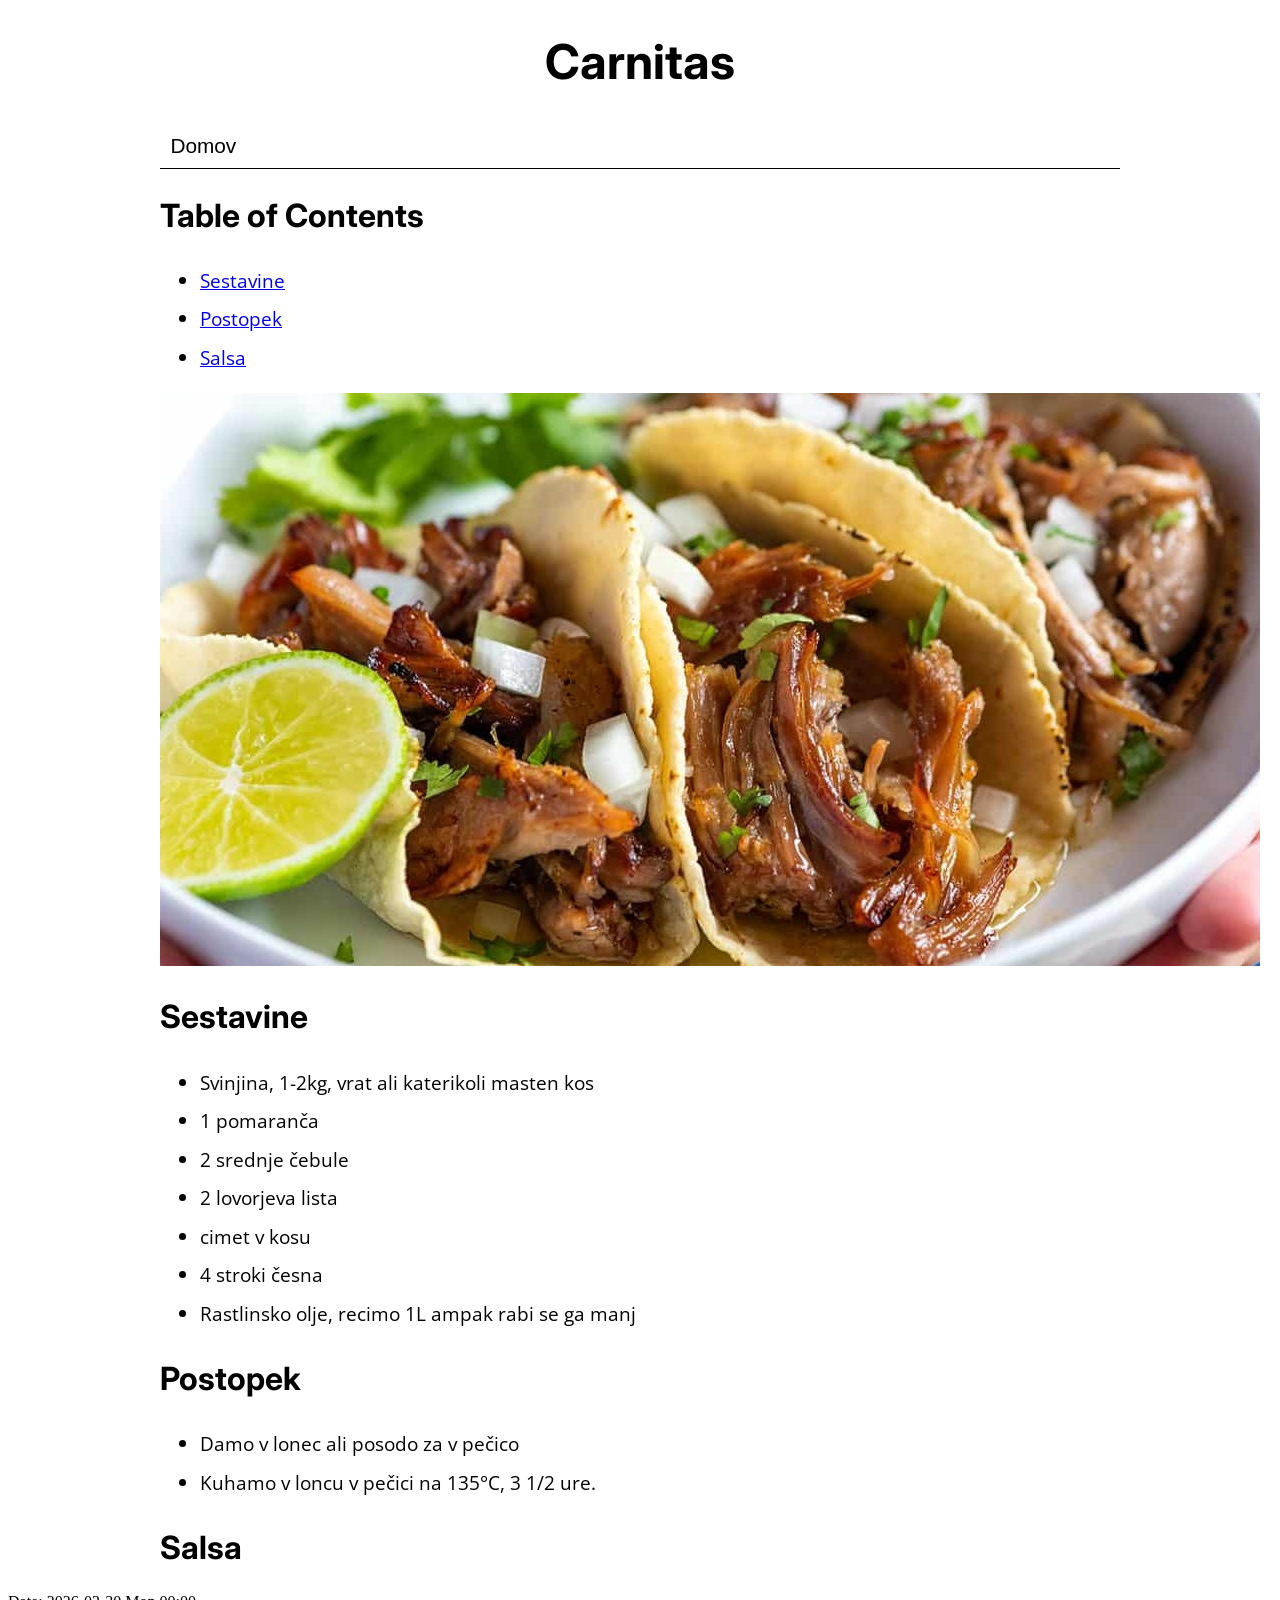
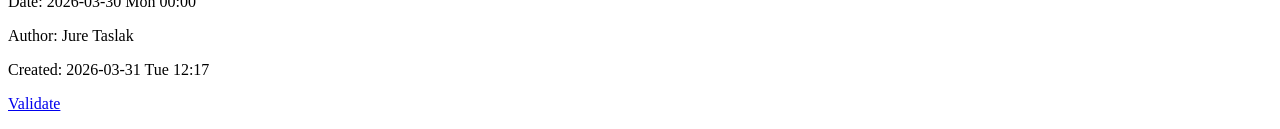
==== carnitas.html @ a5a2fc4a "first commit" ====
<?xml version="1.0" encoding="utf-8"?>
<!DOCTYPE html PUBLIC "-//W3C//DTD XHTML 1.0 Strict//EN"
"http://www.w3.org/TR/xhtml1/DTD/xhtml1-strict.dtd">
<html xmlns="http://www.w3.org/1999/xhtml" lang="en" xml:lang="en">
<head>
<!-- 2026-03-31 Tue 12:17 -->
<meta http-equiv="Content-Type" content="text/html;charset=utf-8" />
<meta name="viewport" content="width=device-width, initial-scale=1" />
<title>Carnitas</title>
<meta name="author" content="Jure Taslak" />
<meta name="generator" content="Org Mode" />

          <link rel="stylesheet" href="css/style.css">
          <link rel="preconnect" href="https://fonts.googleapis.com">
          <link rel="preconnect" href="https://fonts.gstatic.com" crossorigin>
          <link href="https://fonts.googleapis.com/css2?family=Inter:ital,opsz,wght@0,14..32,100..900;1,14..32,100..900&display=swap" rel="stylesheet">
          <link rel="preconnect" href="https://fonts.googleapis.com">
          <link rel="preconnect" href="https://fonts.gstatic.com" crossorigin>
          <link href="https://fonts.googleapis.com/css2?family=Inter:ital,opsz,wght@0,14..32,100..900;1,14..32,100..900&family=Open+Sans:ital,wght@0,300..800;1,300..800&display=swap" rel="stylesheet">
</head>
<body>
<div id="preamble" class="status">
<h1 class="title">Carnitas</h1>
  <nav>
    <a class="navitem" href="/index.html">Domov</a>
  </nav>
</div>
<div id="content" class="content">
<div id="table-of-contents" role="doc-toc">
<h2>Table of Contents</h2>
<div id="text-table-of-contents" role="doc-toc">
<ul>
<li><a href="#org7b3f0b2">Sestavine</a></li>
<li><a href="#org4cadda4">Postopek</a></li>
<li><a href="#orgb26c321">Salsa</a></li>
</ul>
</div>
</div>

<div id="org7effdfd" class="figure">
<p><img src="./images/carnitas-1.jpg" alt="carnitas-1.jpg" />
</p>
</div>
<div id="outline-container-org7b3f0b2" class="outline-2">
<h2 id="org7b3f0b2">Sestavine</h2>
<div class="outline-text-2" id="text-org7b3f0b2">
<ul class="org-ul">
<li>Svinjina, 1-2kg, vrat ali katerikoli masten kos</li>
<li>1 pomaranča</li>
<li>2 srednje čebule</li>
<li>2 lovorjeva lista</li>
<li>cimet v kosu</li>
<li>4 stroki česna</li>
<li>Rastlinsko olje, recimo 1L ampak rabi se ga manj</li>
</ul>
</div>
</div>
<div id="outline-container-org4cadda4" class="outline-2">
<h2 id="org4cadda4">Postopek</h2>
<div class="outline-text-2" id="text-org4cadda4">
<ul class="org-ul">
<li>Damo v lonec ali posodo za v pečico</li>
<li>Kuhamo v loncu v pečici na 135°C, 3 1/2 ure.</li>
</ul>
</div>
</div>
<div id="outline-container-orgb26c321" class="outline-2">
<h2 id="orgb26c321">Salsa</h2>
</div>
</div>
<div id="postamble" class="status">
<p class="date">Date: 2026-03-30 Mon 00:00</p>
<p class="author">Author: Jure Taslak</p>
<p class="date">Created: 2026-03-31 Tue 12:17</p>
<p class="validation"><a href="https://validator.w3.org/check?uri=referer">Validate</a></p>
</div>
</body>
</html>
---- css/style.css ----
#preamble {
    max-width: 60em;
    margin: auto;
    border-bottom: 1px solid black;
    nav {
        margin-top: 0.5em;
        display: flex;
        .navitem {
            padding: 0.5em;
            font-family: Calibri, Candara, Segoe, Segoe UI, Optima, Arial, sans-serif;
            font-size: 1.3em;
            color: black;
            text-decoration: none;
        }
        .navitem:hover {
            background-color: rgba(100, 148, 237, 0.3);
            color: blue;
        }
        .filler {
            flex-grow: 100;
        }
    }

}

#content {
    max-width: 60em;
    margin: auto;
    font-family: "Open Sans", Arial, sans-serif;

    ul {
        li {
            padding-top: 0.3em;
            padding-bottom: 0.3em;
            font-size: 1.2em;
        }
    }    
}


body {
    h1 {
        text-align: center;
        font-family: "Inter", Calibri, sans-serif;
        font-optical-sizing: auto;
        font-size: 3em;
    }

    h2 {
        font-family: "Inter", Calibri, sans-serif;
        font-optical-sizing: auto;
        font-size: 2em;        
    }
}
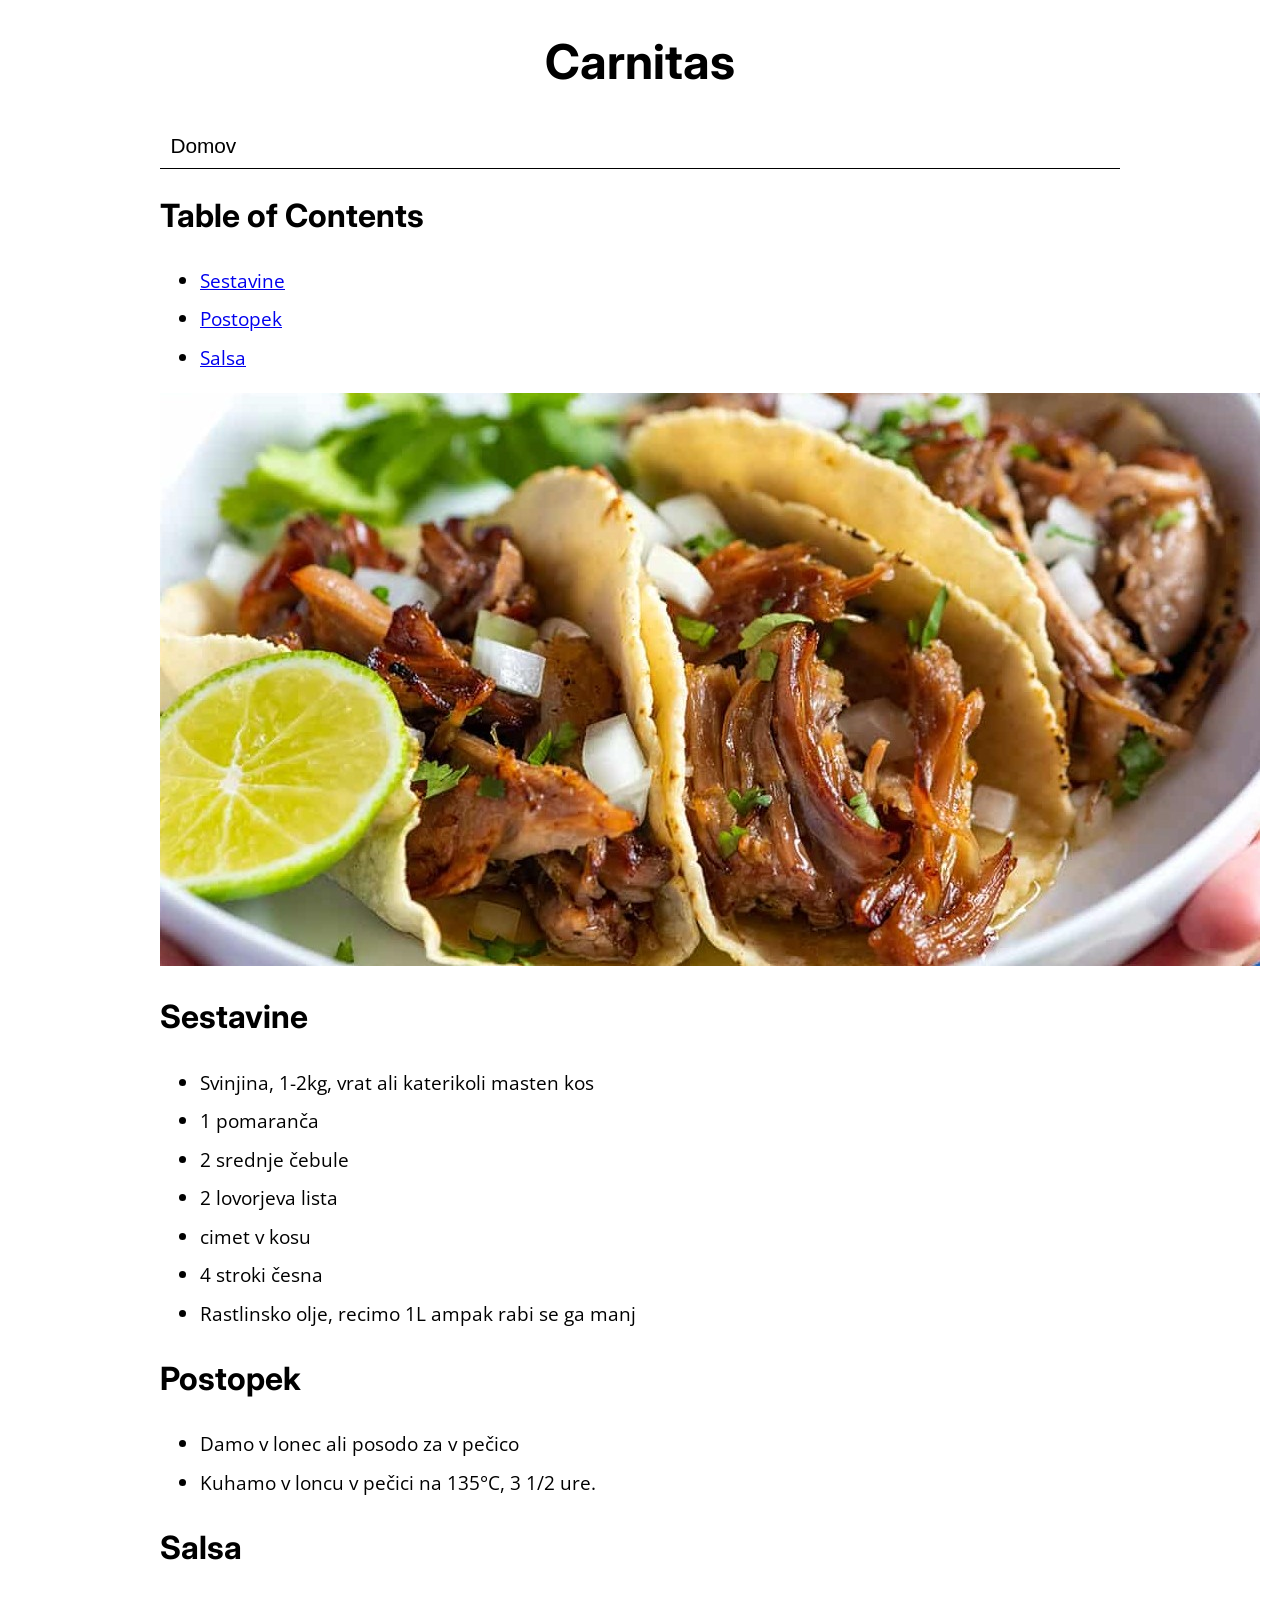
==== commit 902041e4: "Publishing recipes" ====
--- a/carnitas.html
+++ b/carnitas.html
@@ -3,7 +3,7 @@
 "http://www.w3.org/TR/xhtml1/DTD/xhtml1-strict.dtd">
 <html xmlns="http://www.w3.org/1999/xhtml" lang="en" xml:lang="en">
 <head>
-<!-- 2026-03-31 Tue 12:17 -->
+<!-- 2026-03-31 Tue 15:17 -->
 <meta http-equiv="Content-Type" content="text/html;charset=utf-8" />
 <meta name="viewport" content="width=device-width, initial-scale=1" />
 <title>Carnitas</title>
@@ -22,7 +22,7 @@
 <div id="preamble" class="status">
 <h1 class="title">Carnitas</h1>
   <nav>
-    <a class="navitem" href="/index.html">Domov</a>
+    <a class="navitem" href="index.html">Domov</a>
   </nav>
 </div>
 <div id="content" class="content">
@@ -37,7 +37,7 @@
 </div>
 </div>
 
-<div id="org7effdfd" class="figure">
+<div id="org2148c1a" class="figure">
 <p><img src="./images/carnitas-1.jpg" alt="carnitas-1.jpg" />
 </p>
 </div>
@@ -68,11 +68,5 @@
 <h2 id="orgb26c321">Salsa</h2>
 </div>
 </div>
-<div id="postamble" class="status">
-<p class="date">Date: 2026-03-30 Mon 00:00</p>
-<p class="author">Author: Jure Taslak</p>
-<p class="date">Created: 2026-03-31 Tue 12:17</p>
-<p class="validation"><a href="https://validator.w3.org/check?uri=referer">Validate</a></p>
-</div>
 </body>
 </html>
--- a/css/style.css
+++ b/css/style.css
@@ -28,6 +28,11 @@
     margin: auto;
     font-family: "Open Sans", Arial, sans-serif;
 
+    .recipes {
+        font-size: 1.3em;
+        text-decoration: none;
+    }
+
     ul {
         li {
             padding-top: 0.3em;
@@ -39,6 +44,7 @@
 
 
 body {
+    padding-bottom: 2em;
     h1 {
         text-align: center;
         font-family: "Inter", Calibri, sans-serif;
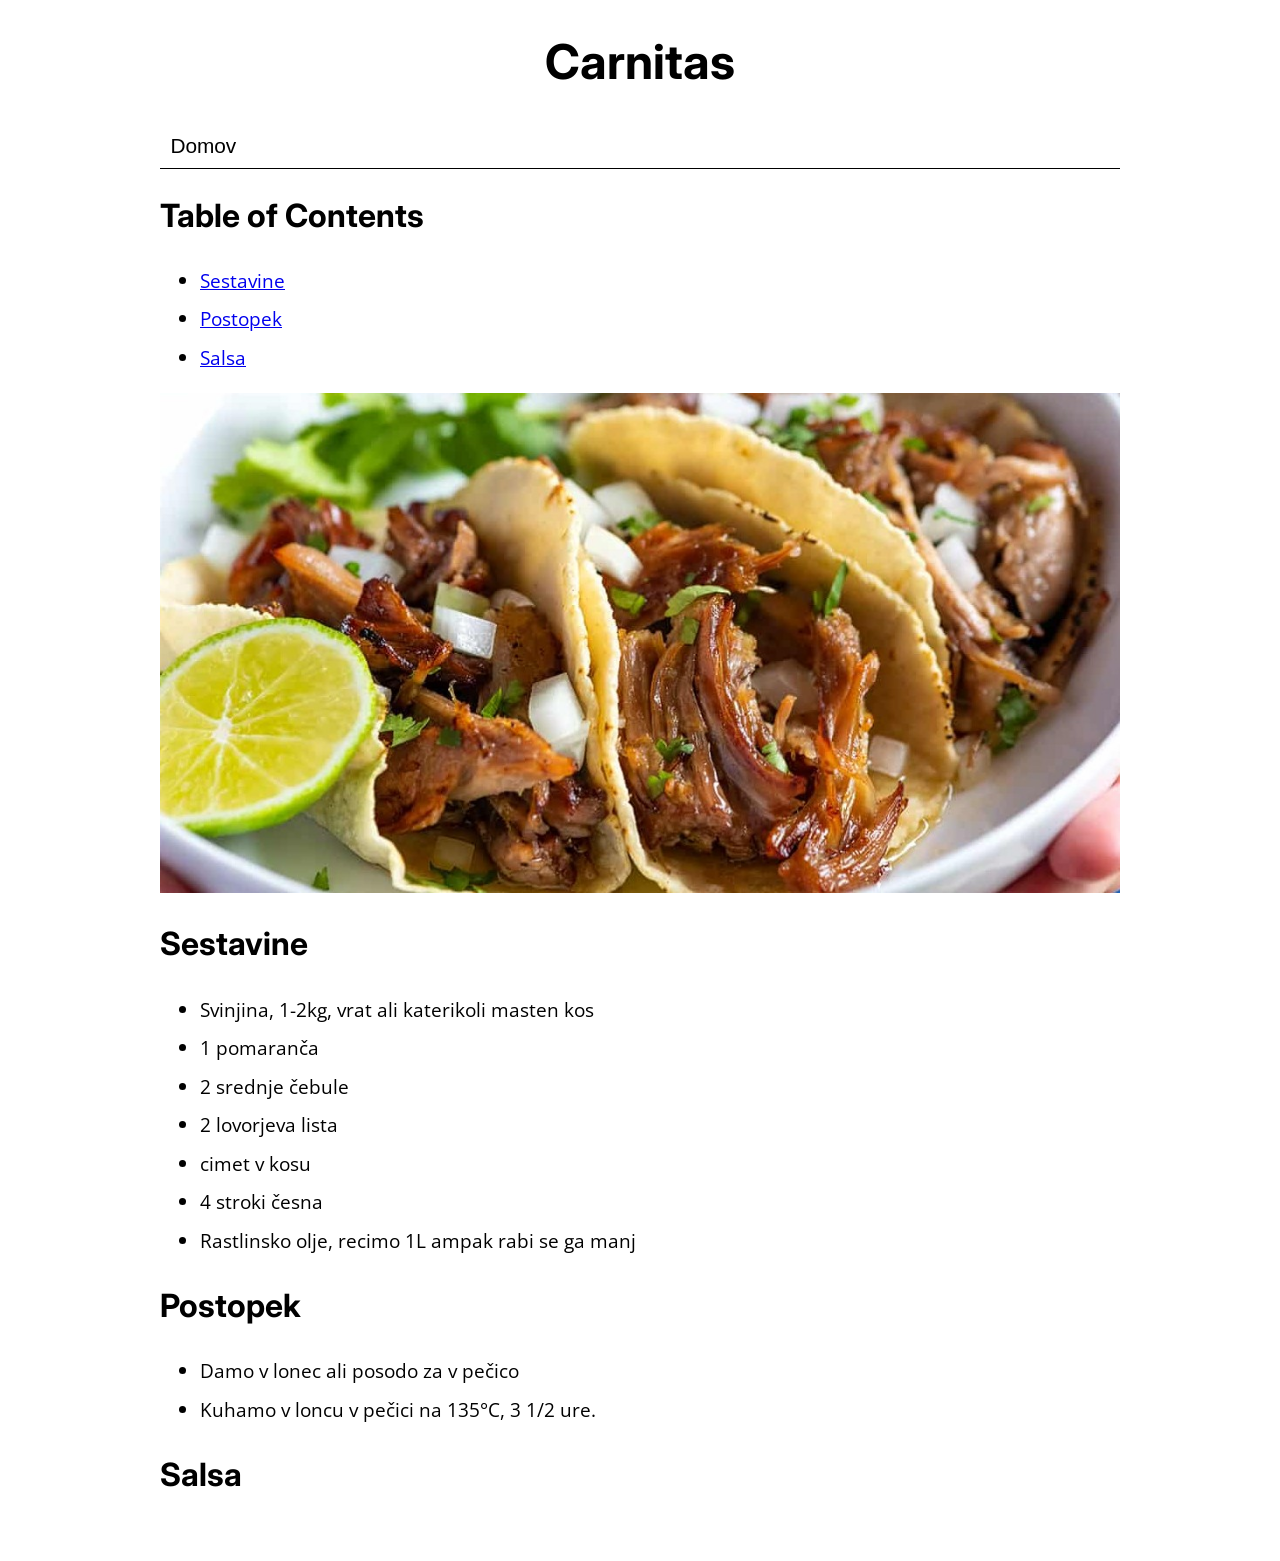
==== commit 4586df6a: "Automatically publishing from org-publish" ====
--- a/carnitas.html
+++ b/carnitas.html
@@ -3,13 +3,14 @@
 "http://www.w3.org/TR/xhtml1/DTD/xhtml1-strict.dtd">
 <html xmlns="http://www.w3.org/1999/xhtml" lang="en" xml:lang="en">
 <head>
-<!-- 2026-03-31 Tue 15:17 -->
+<!-- 2026-03-31 Tue 15:52 -->
 <meta http-equiv="Content-Type" content="text/html;charset=utf-8" />
 <meta name="viewport" content="width=device-width, initial-scale=1" />
 <title>Carnitas</title>
 <meta name="author" content="Jure Taslak" />
 <meta name="generator" content="Org Mode" />
 
+          <link rel="icon" type="image/x-icon" href="images/favicon.ico">
           <link rel="stylesheet" href="css/style.css">
           <link rel="preconnect" href="https://fonts.googleapis.com">
           <link rel="preconnect" href="https://fonts.gstatic.com" crossorigin>
@@ -37,7 +38,7 @@
 </div>
 </div>
 
-<div id="org2148c1a" class="figure">
+<div id="org4434824" class="figure">
 <p><img src="./images/carnitas-1.jpg" alt="carnitas-1.jpg" />
 </p>
 </div>
--- a/css/style.css
+++ b/css/style.css
@@ -39,9 +39,13 @@
             padding-bottom: 0.3em;
             font-size: 1.2em;
         }
-    }    
+    }
+
+    img {
+        max-width: 100%;
+        height: auto;
+    }
 }
-
 
 body {
     padding-bottom: 2em;
